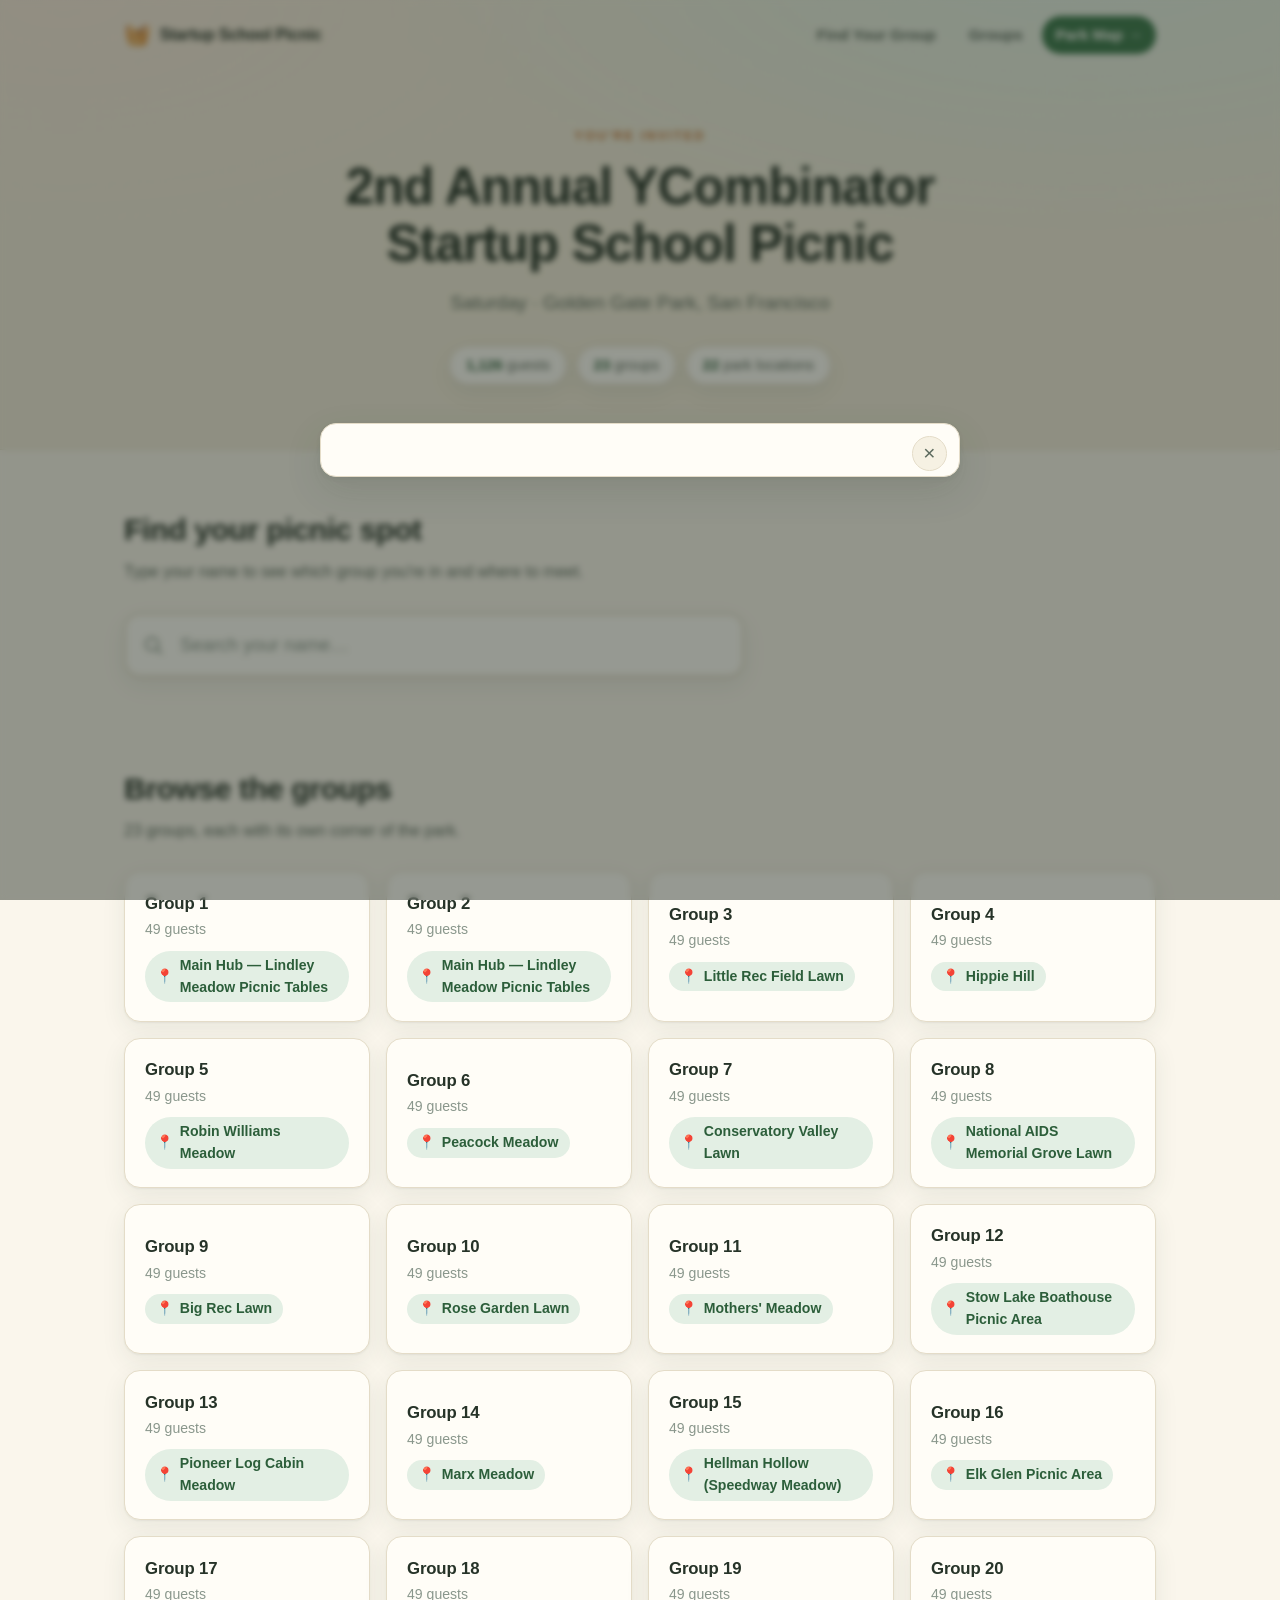
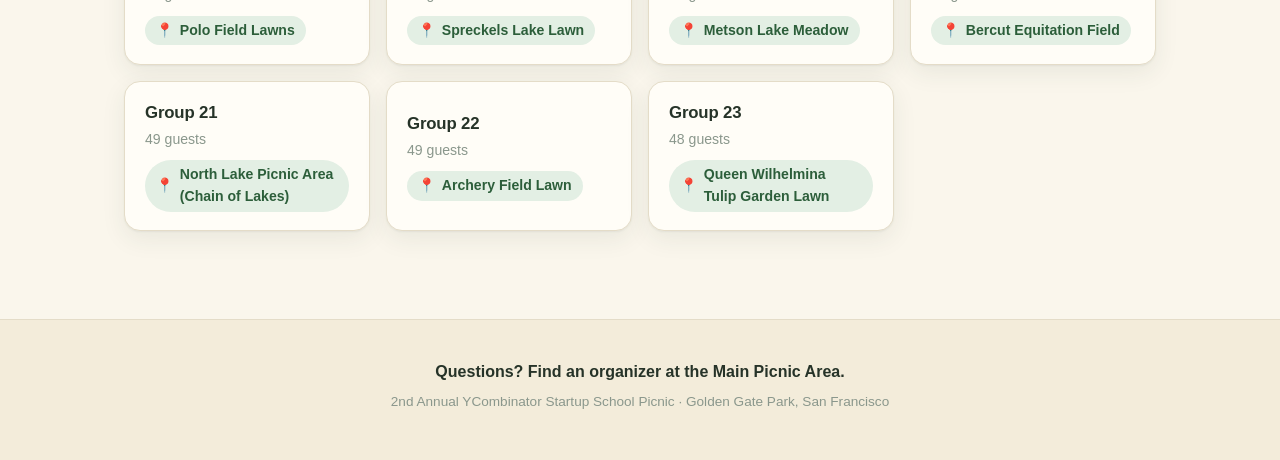
==== index.html @ 31d4f049 "Picnic group finder: 1,126 guests in 23 groups across Golden Gate Park - Guest lookup site (index.ht" ====
<!DOCTYPE html>
<html lang="en">
<head>
  <meta charset="UTF-8">
  <meta name="viewport" content="width=device-width, initial-scale=1.0">
  <meta name="color-scheme" content="light dark">
  <title>2nd Annual YCombinator Startup School Picnic</title>
  <link rel="stylesheet" href="./assets/styles.css">
  <link rel="icon" href="data:image/svg+xml,%3Csvg xmlns='http://www.w3.org/2000/svg' viewBox='0 0 100 100'%3E%3Ctext y='.9em' font-size='90'%3E%F0%9F%A7%BA%3C/text%3E%3C/svg%3E">
</head>
<body>

  <header class="site-header">
    <nav class="nav" aria-label="Main navigation">
      <a class="nav-brand" href="./index.html">
        <span class="nav-brand-mark" aria-hidden="true">🧺</span>
        <span>Startup School Picnic</span>
      </a>
      <div class="nav-links">
        <a class="nav-link" href="#find">Find Your Group</a>
        <a class="nav-link" href="#groups">Groups</a>
        <a class="nav-link nav-link-map" href="./map.html">Park Map <span aria-hidden="true">→</span></a>
      </div>
    </nav>

    <div class="hero">
      <p class="hero-kicker">You're invited</p>
      <h1 class="hero-title">2nd Annual YCombinator<br>Startup School Picnic</h1>
      <p class="hero-subtitle">Saturday · Golden Gate Park, San Francisco</p>
      <div class="stat-chips" role="list">
        <span class="chip" role="listitem"><strong id="stat-guests">1,126</strong> guests</span>
        <span class="chip" role="listitem"><strong id="stat-groups">23</strong> groups</span>
        <span class="chip" role="listitem"><strong id="stat-locations">22</strong> park locations</span>
      </div>
    </div>
  </header>

  <main>
    <!-- Guest lookup -->
    <section class="section section-find" id="find" aria-labelledby="find-heading">
      <h2 class="section-title" id="find-heading">Find your picnic spot</h2>
      <p class="section-lede">Type your name to see which group you're in and where to meet.</p>

      <div class="search-wrap">
        <div class="search-box">
          <span class="search-icon" aria-hidden="true">
            <svg width="22" height="22" viewBox="0 0 24 24" fill="none" stroke="currentColor" stroke-width="2" stroke-linecap="round" stroke-linejoin="round"><circle cx="11" cy="11" r="7"/><line x1="21" y1="21" x2="16.5" y2="16.5"/></svg>
          </span>
          <input
            id="guest-search"
            class="search-input"
            type="search"
            placeholder="Search your name…"
            autocomplete="off"
            spellcheck="false"
            role="combobox"
            aria-expanded="false"
            aria-controls="search-results"
            aria-autocomplete="list"
            aria-label="Search guest names">
        </div>
        <ul class="search-results" id="search-results" role="listbox" aria-label="Matching guests" hidden></ul>
      </div>

      <div class="guest-card-slot" id="guest-card-slot" aria-live="polite"></div>
    </section>

    <!-- Groups browser -->
    <section class="section" id="groups" aria-labelledby="groups-heading">
      <div class="section-head-row">
        <div>
          <h2 class="section-title" id="groups-heading">Browse the groups</h2>
          <p class="section-lede">23 groups, each with its own corner of the park.</p>
        </div>
      </div>
      <div class="groups-grid" id="groups-grid"></div>
    </section>
  </main>

  <!-- Group roster modal -->
  <div class="modal-overlay" id="group-modal" hidden>
    <div class="modal" role="dialog" aria-modal="true" aria-labelledby="modal-title">
      <button class="modal-close" id="modal-close" type="button" aria-label="Close">&times;</button>
      <div class="modal-body" id="modal-body"></div>
    </div>
  </div>

  <footer class="site-footer">
    <p class="footer-note">Questions? Find an organizer at the Main Picnic Area.</p>
    <p class="footer-fine">2nd Annual YCombinator Startup School Picnic · Golden Gate Park, San Francisco</p>
  </footer>

  <!-- Data files (generated separately; page degrades gracefully if absent) -->
  <script src="./data/groups.data.js"></script>
  <script src="./data/locations.data.js"></script>
  <script src="./data/assignments.data.js"></script>
  <script src="./assets/app.js"></script>
</body>
</html>
---- assets/styles.css ----
/* ============================================================
   2nd Annual YCombinator Startup School Picnic — main site
   Warm picnic palette: greens & creams, light + dark schemes.
   ============================================================ */

:root {
  --font-stack: -apple-system, BlinkMacSystemFont, "Segoe UI", Roboto,
                "Helvetica Neue", Arial, sans-serif;

  /* Light (default): cream field, deep greens */
  --bg: #faf6ec;
  --bg-accent: #f3ecda;
  --surface: #fffdf7;
  --surface-2: #f6f1e3;
  --ink: #263328;
  --ink-soft: #5c6a5e;
  --ink-faint: #8a978c;
  --green: #3e7a4e;
  --green-deep: #2c5e3a;
  --green-tint: #e3efe4;
  --accent-warm: #c77b3f;
  --accent-warm-tint: #f7e9db;
  --border: #e4dcc8;
  --shadow: 0 1px 2px rgba(44, 62, 45, 0.06), 0 8px 24px rgba(44, 62, 45, 0.08);
  --shadow-lift: 0 2px 4px rgba(44, 62, 45, 0.08), 0 14px 36px rgba(44, 62, 45, 0.14);
  --radius: 16px;
  --radius-sm: 10px;
}

@media (prefers-color-scheme: dark) {
  :root {
    --bg: #171d18;
    --bg-accent: #1c231d;
    --surface: #212922;
    --surface-2: #28312a;
    --ink: #e8ede6;
    --ink-soft: #a9b5aa;
    --ink-faint: #7c887e;
    --green: #7cbf8b;
    --green-deep: #9ed4ab;
    --green-tint: #2a3a2e;
    --accent-warm: #e0a06a;
    --accent-warm-tint: #3a2f24;
    --border: #35402f;
    --shadow: 0 1px 2px rgba(0, 0, 0, 0.3), 0 8px 24px rgba(0, 0, 0, 0.35);
    --shadow-lift: 0 2px 4px rgba(0, 0, 0, 0.35), 0 14px 36px rgba(0, 0, 0, 0.5);
  }
}

* { box-sizing: border-box; }

html { scroll-behavior: smooth; }

body {
  margin: 0;
  font-family: var(--font-stack);
  background: var(--bg);
  color: var(--ink);
  line-height: 1.55;
  -webkit-font-smoothing: antialiased;
}

a { color: var(--green); }

/* ---------- Header & nav ---------- */

.site-header {
  background:
    radial-gradient(1200px 500px at 85% -10%, var(--green-tint) 0%, transparent 60%),
    radial-gradient(900px 420px at 5% 0%, var(--accent-warm-tint) 0%, transparent 55%),
    var(--bg-accent);
  border-bottom: 1px solid var(--border);
}

.nav {
  max-width: 1080px;
  margin: 0 auto;
  padding: 1rem 1.5rem;
  display: flex;
  align-items: center;
  justify-content: space-between;
  gap: 1rem;
  flex-wrap: wrap;
}

.nav-brand {
  display: inline-flex;
  align-items: center;
  gap: 0.55rem;
  font-weight: 700;
  color: var(--ink);
  text-decoration: none;
  letter-spacing: -0.01em;
}

.nav-brand-mark { font-size: 1.35rem; }

.nav-links {
  display: flex;
  align-items: center;
  gap: 0.35rem;
  flex-wrap: wrap;
}

.nav-link {
  color: var(--ink-soft);
  text-decoration: none;
  font-weight: 600;
  font-size: 0.95rem;
  padding: 0.45rem 0.85rem;
  border-radius: 999px;
  transition: background 0.15s ease, color 0.15s ease;
}

.nav-link:hover { background: var(--green-tint); color: var(--green-deep); }

.nav-link-map {
  background: var(--green);
  color: #fdfcf6;
}

.nav-link-map:hover { background: var(--green-deep); color: #fdfcf6; }

@media (prefers-color-scheme: dark) {
  .nav-link-map { color: #14210f; }
  .nav-link-map:hover { color: #14210f; }
}

/* ---------- Hero ---------- */

.hero {
  max-width: 1080px;
  margin: 0 auto;
  padding: 3.5rem 1.5rem 4rem;
  text-align: center;
}

.hero-kicker {
  margin: 0 0 0.75rem;
  text-transform: uppercase;
  letter-spacing: 0.16em;
  font-size: 0.8rem;
  font-weight: 700;
  color: var(--accent-warm);
}

.hero-title {
  margin: 0;
  font-size: clamp(1.9rem, 4.5vw, 3.2rem);
  line-height: 1.12;
  letter-spacing: -0.02em;
  font-weight: 800;
  color: var(--ink);
}

.hero-subtitle {
  margin: 1rem 0 1.75rem;
  font-size: clamp(1rem, 2vw, 1.2rem);
  color: var(--ink-soft);
  font-weight: 500;
}

.stat-chips {
  display: flex;
  justify-content: center;
  gap: 0.6rem;
  flex-wrap: wrap;
}

.chip {
  background: var(--surface);
  border: 1px solid var(--border);
  border-radius: 999px;
  padding: 0.45rem 1rem;
  font-size: 0.92rem;
  color: var(--ink-soft);
  box-shadow: var(--shadow);
}

.chip strong { color: var(--green-deep); font-weight: 800; }

/* ---------- Sections ---------- */

.section {
  max-width: 1080px;
  margin: 0 auto;
  padding: 3.5rem 1.5rem;
}

.section-title {
  margin: 0 0 0.4rem;
  font-size: clamp(1.4rem, 3vw, 1.9rem);
  letter-spacing: -0.015em;
  font-weight: 800;
}

.section-lede {
  margin: 0 0 1.75rem;
  color: var(--ink-soft);
}

.section-find { padding-bottom: 2rem; }

.section-head-row {
  display: flex;
  align-items: flex-end;
  justify-content: space-between;
  gap: 1rem;
  flex-wrap: wrap;
}

/* ---------- Search ---------- */

.search-wrap {
  position: relative;
  max-width: 620px;
}

.search-box {
  display: flex;
  align-items: center;
  gap: 0.6rem;
  background: var(--surface);
  border: 2px solid var(--border);
  border-radius: var(--radius);
  padding: 0.35rem 0.5rem 0.35rem 1rem;
  box-shadow: var(--shadow);
  transition: border-color 0.15s ease, box-shadow 0.15s ease;
}

.search-box:focus-within {
  border-color: var(--green);
  box-shadow: var(--shadow-lift);
}

.search-icon { color: var(--ink-faint); display: inline-flex; }

.search-input {
  flex: 1;
  border: none;
  outline: none;
  background: transparent;
  font: inherit;
  font-size: 1.15rem;
  padding: 0.65rem 0.4rem;
  color: var(--ink);
  min-width: 0;
}

.search-input::placeholder { color: var(--ink-faint); }

.search-input::-webkit-search-cancel-button { -webkit-appearance: none; }

.search-results {
  position: absolute;
  z-index: 30;
  top: calc(100% + 0.5rem);
  left: 0;
  right: 0;
  margin: 0;
  padding: 0.4rem;
  list-style: none;
  background: var(--surface);
  border: 1px solid var(--border);
  border-radius: var(--radius);
  box-shadow: var(--shadow-lift);
  max-height: 22rem;
  overflow-y: auto;
}

.search-result {
  display: flex;
  align-items: baseline;
  justify-content: space-between;
  gap: 0.75rem;
  width: 100%;
  border: none;
  background: transparent;
  font: inherit;
  text-align: left;
  padding: 0.6rem 0.8rem;
  border-radius: var(--radius-sm);
  cursor: pointer;
  color: var(--ink);
}

.search-result:hover,
.search-result[aria-selected="true"] {
  background: var(--green-tint);
}

.search-result mark {
  background: transparent;
  color: var(--green-deep);
  font-weight: 700;
}

@media (prefers-color-scheme: dark) {
  .search-result mark { color: var(--green); }
}

.search-result-meta {
  color: var(--ink-faint);
  font-size: 0.85rem;
  white-space: nowrap;
}

.search-empty {
  padding: 0.8rem 1rem;
  color: var(--ink-faint);
  font-size: 0.95rem;
}

/* ---------- Guest card ---------- */

.guest-card-slot { max-width: 620px; }

.guest-card {
  margin-top: 1.5rem;
  background: var(--surface);
  border: 1px solid var(--border);
  border-left: 5px solid var(--green);
  border-radius: var(--radius);
  padding: 1.5rem 1.6rem;
  box-shadow: var(--shadow);
  animation: card-in 0.25s ease;
}

@keyframes card-in {
  from { opacity: 0; transform: translateY(6px); }
  to   { opacity: 1; transform: translateY(0); }
}

.guest-card-name {
  margin: 0 0 0.9rem;
  font-size: 1.05rem;
  font-weight: 700;
  color: var(--ink-soft);
}

/* Location leads the card — biggest thing on it */
.guest-card-loc {
  background: var(--green-tint);
  border-radius: var(--radius-sm);
  padding: 1.1rem 1.2rem;
  margin-bottom: 1.1rem;
}

.guest-card-loc-label {
  margin: 0 0 0.15rem;
  font-size: 0.78rem;
  font-weight: 700;
  text-transform: uppercase;
  letter-spacing: 0.14em;
  color: var(--ink-soft);
}

.guest-card-loc-name {
  margin: 0 0 0.35rem;
  font-size: clamp(1.5rem, 4vw, 1.9rem);
  line-height: 1.15;
  letter-spacing: -0.015em;
  font-weight: 800;
  color: var(--green-deep);
}

.guest-card-loc-desc {
  margin: 0;
  font-size: 0.95rem;
  color: var(--ink-soft);
}

.guest-card-group {
  margin: 1rem 0 0;
  font-size: 0.92rem;
  color: var(--ink-faint);
  font-weight: 600;
}

.guest-card-actions {
  display: flex;
  gap: 0.6rem;
  flex-wrap: wrap;
}

.btn {
  display: inline-flex;
  align-items: center;
  gap: 0.4rem;
  font: inherit;
  font-weight: 700;
  font-size: 0.95rem;
  text-decoration: none;
  border-radius: 999px;
  padding: 0.55rem 1.15rem;
  cursor: pointer;
  border: 2px solid transparent;
  transition: background 0.15s ease, border-color 0.15s ease, color 0.15s ease;
}

.btn-primary {
  background: var(--green);
  color: #fdfcf6;
}

.btn-primary:hover { background: var(--green-deep); }

@media (prefers-color-scheme: dark) {
  .btn-primary { color: #14210f; }
}

.btn-secondary {
  background: transparent;
  border-color: var(--border);
  color: var(--ink);
}

.btn-secondary:hover { border-color: var(--green); color: var(--green-deep); }

/* ---------- Groups grid ---------- */

.groups-grid {
  display: grid;
  grid-template-columns: repeat(auto-fill, minmax(230px, 1fr));
  gap: 1rem;
}

.group-card {
  font: inherit;
  text-align: left;
  background: var(--surface);
  border: 1px solid var(--border);
  border-radius: var(--radius);
  padding: 1.15rem 1.25rem;
  box-shadow: var(--shadow);
  cursor: pointer;
  color: var(--ink);
  transition: transform 0.15s ease, box-shadow 0.15s ease, border-color 0.15s ease;
}

.group-card:hover {
  transform: translateY(-2px);
  box-shadow: var(--shadow-lift);
  border-color: var(--green);
}

.group-card-name {
  margin: 0 0 0.15rem;
  font-size: 1.05rem;
  font-weight: 800;
  letter-spacing: -0.01em;
}

.group-card-size {
  margin: 0 0 0.6rem;
  font-size: 0.88rem;
  color: var(--ink-faint);
}

.group-card-loc {
  margin: 0;
  display: inline-flex;
  align-items: center;
  gap: 0.35rem;
  font-size: 0.88rem;
  font-weight: 600;
  color: var(--green-deep);
  background: var(--green-tint);
  border-radius: 999px;
  padding: 0.25rem 0.7rem;
}

@media (prefers-color-scheme: dark) {
  .group-card-loc { color: var(--green); }
}

/* ---------- Modal ---------- */

.modal-overlay {
  position: fixed;
  inset: 0;
  z-index: 50;
  background: rgba(24, 32, 24, 0.45);
  backdrop-filter: blur(3px);
  display: flex;
  align-items: center;
  justify-content: center;
  padding: 1.25rem;
}

@media (prefers-color-scheme: dark) {
  .modal-overlay { background: rgba(0, 0, 0, 0.6); }
}

.modal {
  position: relative;
  background: var(--surface);
  border: 1px solid var(--border);
  border-radius: var(--radius);
  box-shadow: var(--shadow-lift);
  width: min(640px, 100%);
  max-height: min(82vh, 44rem);
  overflow-y: auto;
  animation: card-in 0.2s ease;
}

.modal-close {
  position: sticky;
  top: 0.75rem;
  float: right;
  margin: 0.75rem 0.75rem 0 0;
  width: 2.2rem;
  height: 2.2rem;
  border-radius: 50%;
  border: 1px solid var(--border);
  background: var(--surface-2);
  color: var(--ink-soft);
  font-size: 1.3rem;
  line-height: 1;
  cursor: pointer;
  z-index: 2;
}

.modal-close:hover { color: var(--ink); border-color: var(--green); }

.modal-body { padding: 1.75rem 1.75rem 1.5rem; }

.modal-group-name {
  margin: 0 0 0.2rem;
  font-size: 1.5rem;
  font-weight: 800;
  letter-spacing: -0.015em;
}

.modal-group-meta {
  margin: 0 0 1rem;
  color: var(--ink-soft);
  font-weight: 600;
}

.modal-loc {
  background: var(--green-tint);
  border-radius: var(--radius-sm);
  padding: 0.9rem 1rem;
  margin-bottom: 1.25rem;
}

.modal-loc-name { margin: 0 0 0.2rem; font-weight: 800; color: var(--green-deep); }

.modal-loc-desc { margin: 0 0 0.75rem; font-size: 0.95rem; color: var(--ink-soft); }

.modal-loc-desc:last-child { margin-bottom: 0; }

.roster-title {
  margin: 0 0 0.6rem;
  font-size: 0.8rem;
  font-weight: 700;
  text-transform: uppercase;
  letter-spacing: 0.12em;
  color: var(--ink-faint);
}

.roster {
  margin: 0;
  padding: 0;
  list-style: none;
  columns: 2;
  column-gap: 2rem;
}

.roster li {
  padding: 0.28rem 0;
  border-bottom: 1px dashed var(--border);
  break-inside: avoid;
  font-size: 0.95rem;
}

.roster li.roster-highlight {
  color: var(--green-deep);
  font-weight: 700;
}

@media (max-width: 560px) {
  .roster { columns: 1; }
}

/* ---------- Empty / missing-data notice ---------- */

.data-notice {
  background: var(--accent-warm-tint);
  border: 1px dashed var(--accent-warm);
  border-radius: var(--radius);
  padding: 1.1rem 1.3rem;
  color: var(--ink-soft);
  max-width: 620px;
}

.data-notice strong { color: var(--accent-warm); }

/* ---------- Footer ---------- */

.site-footer {
  border-top: 1px solid var(--border);
  background: var(--bg-accent);
  text-align: center;
  padding: 2.5rem 1.5rem 3rem;
  margin-top: 2rem;
}

.footer-note {
  margin: 0 0 0.4rem;
  font-weight: 700;
  color: var(--ink);
}

.footer-fine {
  margin: 0;
  font-size: 0.85rem;
  color: var(--ink-faint);
}

/* ---------- Responsive tweaks ---------- */

@media (max-width: 640px) {
  .hero { padding: 2.5rem 1.25rem 3rem; }
  .section { padding: 2.5rem 1.25rem; }
  .nav { justify-content: center; }
}

/* ---------- Reduced motion ---------- */

@media (prefers-reduced-motion: reduce) {
  html { scroll-behavior: auto; }
  .guest-card, .modal { animation: none; }
  .group-card, .group-card:hover { transform: none; transition: none; }
}
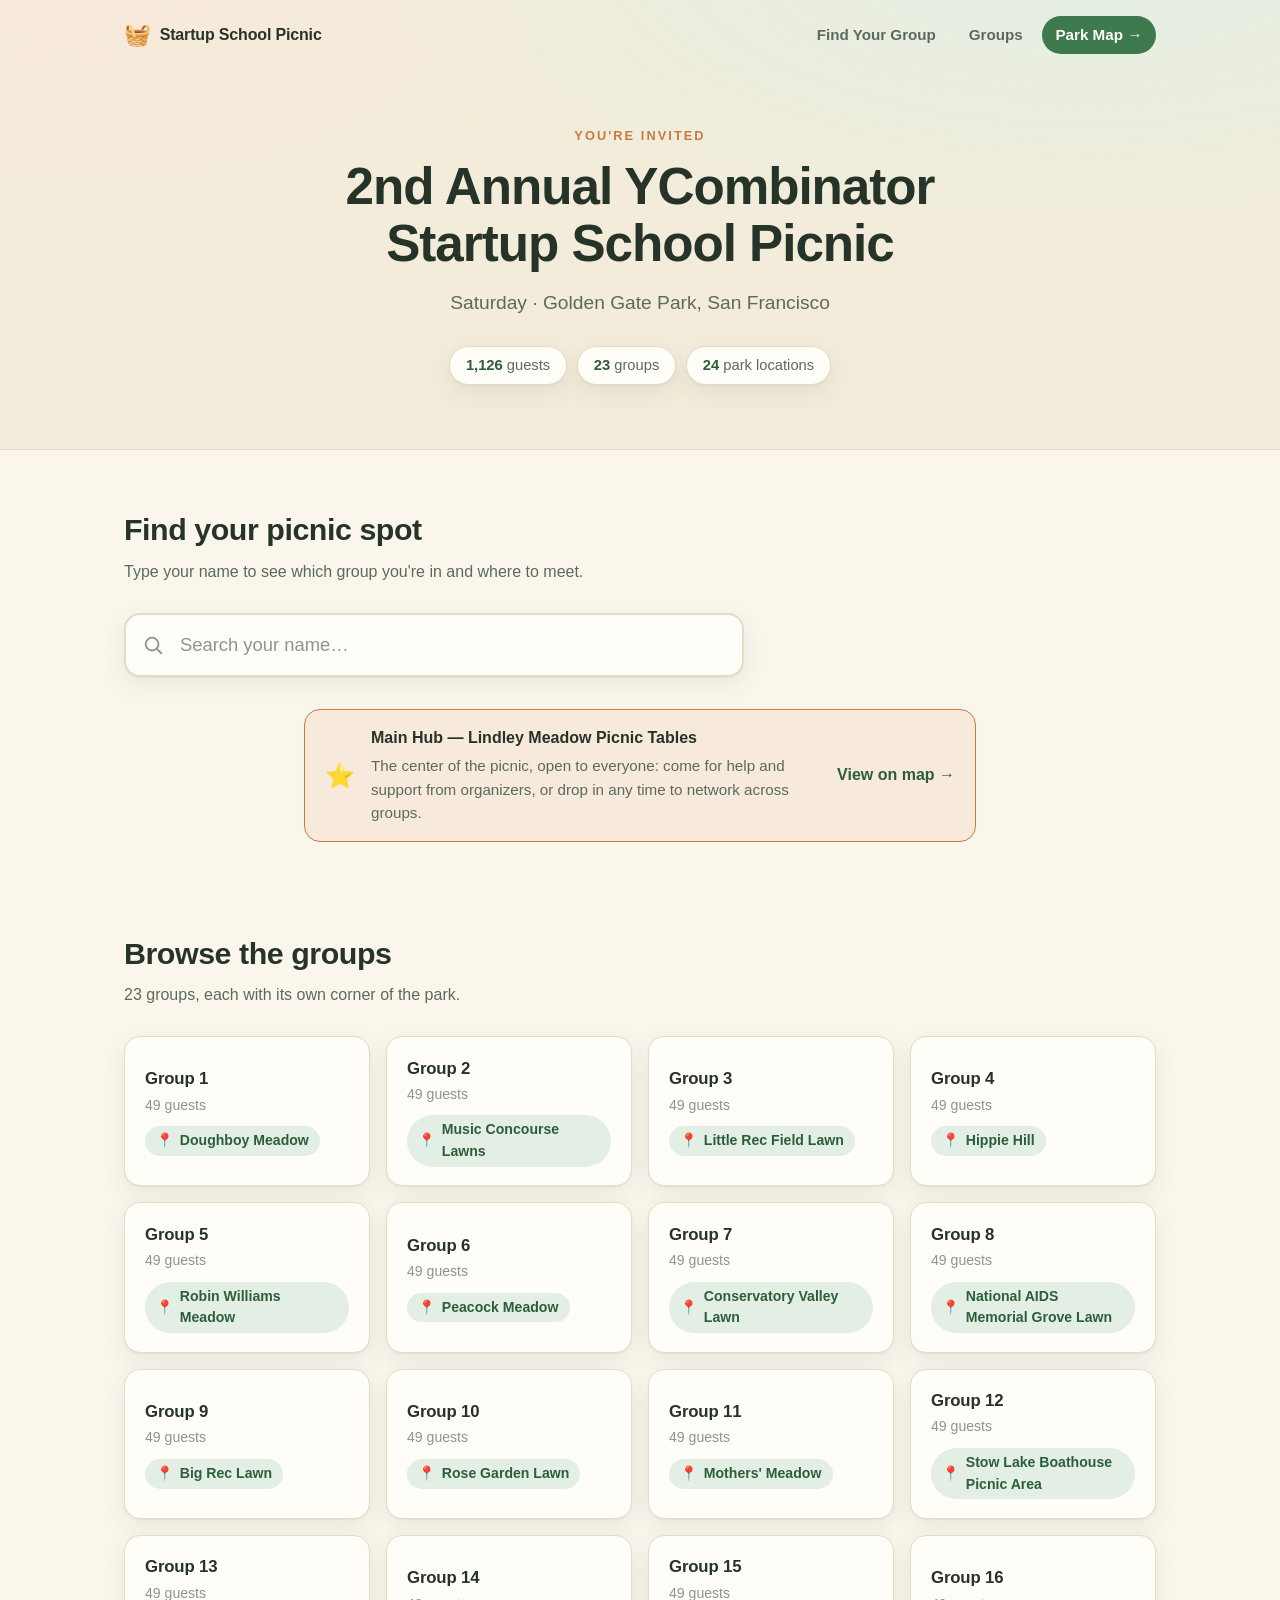
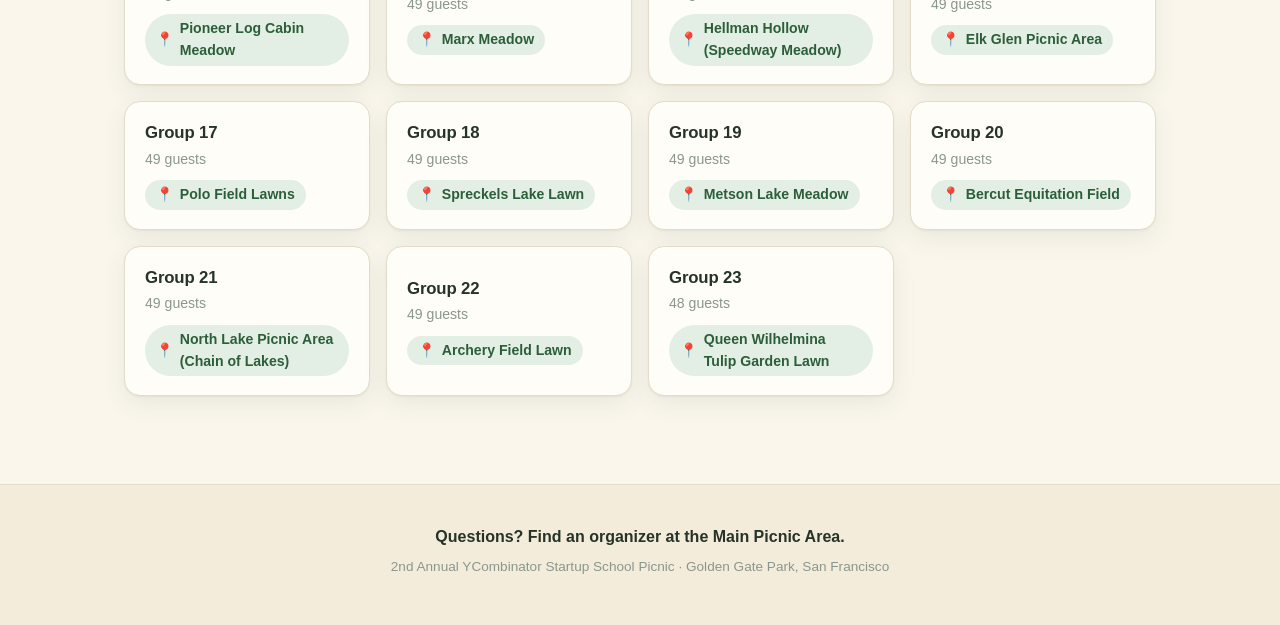
==== commit f1189c1b: "Main Hub is now group-free central space; Groups 1-2 get own spots - Groups 1 and 2 move to new sate" ====
--- a/index.html
+++ b/index.html
@@ -30,7 +30,7 @@
       <div class="stat-chips" role="list">
         <span class="chip" role="listitem"><strong id="stat-guests">1,126</strong> guests</span>
         <span class="chip" role="listitem"><strong id="stat-groups">23</strong> groups</span>
-        <span class="chip" role="listitem"><strong id="stat-locations">22</strong> park locations</span>
+        <span class="chip" role="listitem"><strong id="stat-locations">24</strong> park locations</span>
       </div>
     </div>
   </header>
@@ -63,6 +63,15 @@
       </div>
 
       <div class="guest-card-slot" id="guest-card-slot" aria-live="polite"></div>
+
+      <aside class="hub-note" aria-label="Main Hub information">
+        <span class="hub-note-icon" aria-hidden="true">⭐</span>
+        <div>
+          <p class="hub-note-title">Main Hub — Lindley Meadow Picnic Tables</p>
+          <p class="hub-note-text">The center of the picnic, open to everyone: come for help and support from organizers, or drop in any time to network across groups.</p>
+        </div>
+        <a class="hub-note-link" href="./map.html?loc=main">View on map →</a>
+      </aside>
     </section>
 
     <!-- Groups browser -->
--- a/assets/styles.css
+++ b/assets/styles.css
@@ -2,6 +2,10 @@
    2nd Annual YCombinator Startup School Picnic — main site
    Warm picnic palette: greens & creams, light + dark schemes.
    ============================================================ */
+
+/* The hidden attribute must always win, even over display rules like
+   .modal-overlay's display:flex — otherwise the empty modal shows on load. */
+[hidden] { display: none !important; }
 
 :root {
   --font-stack: -apple-system, BlinkMacSystemFont, "Segoe UI", Roboto,
@@ -474,6 +478,55 @@
   .group-card-loc { color: var(--green); }
 }
 
+/* ---------- Main Hub callout ---------- */
+
+.hub-note {
+  display: flex;
+  align-items: center;
+  gap: 1rem;
+  margin: 2rem auto 0;
+  max-width: 42rem;
+  padding: 1rem 1.25rem;
+  background: var(--accent-warm-tint);
+  border: 1px solid var(--accent-warm);
+  border-radius: var(--radius);
+}
+
+.hub-note-icon { font-size: 1.5rem; }
+
+.hub-note-title {
+  margin: 0 0 0.2rem;
+  font-weight: 700;
+  color: var(--ink);
+}
+
+.hub-note-text {
+  margin: 0;
+  color: var(--ink-soft);
+  font-size: 0.95rem;
+}
+
+.hub-note-link {
+  margin-left: auto;
+  flex-shrink: 0;
+  font-weight: 600;
+  color: var(--green-deep);
+  text-decoration: none;
+  white-space: nowrap;
+}
+
+.hub-note-link:hover { text-decoration: underline; }
+
+@media (max-width: 560px) {
+  .hub-note { flex-wrap: wrap; }
+  .hub-note-link { margin-left: 2.5rem; }
+}
+
+@media (prefers-color-scheme: dark) {
+  .hub-note { background: rgba(199, 123, 63, 0.14); border-color: rgba(199, 123, 63, 0.5); }
+  .hub-note-link { color: var(--green); }
+}
+
 /* ---------- Modal ---------- */
 
 .modal-overlay {
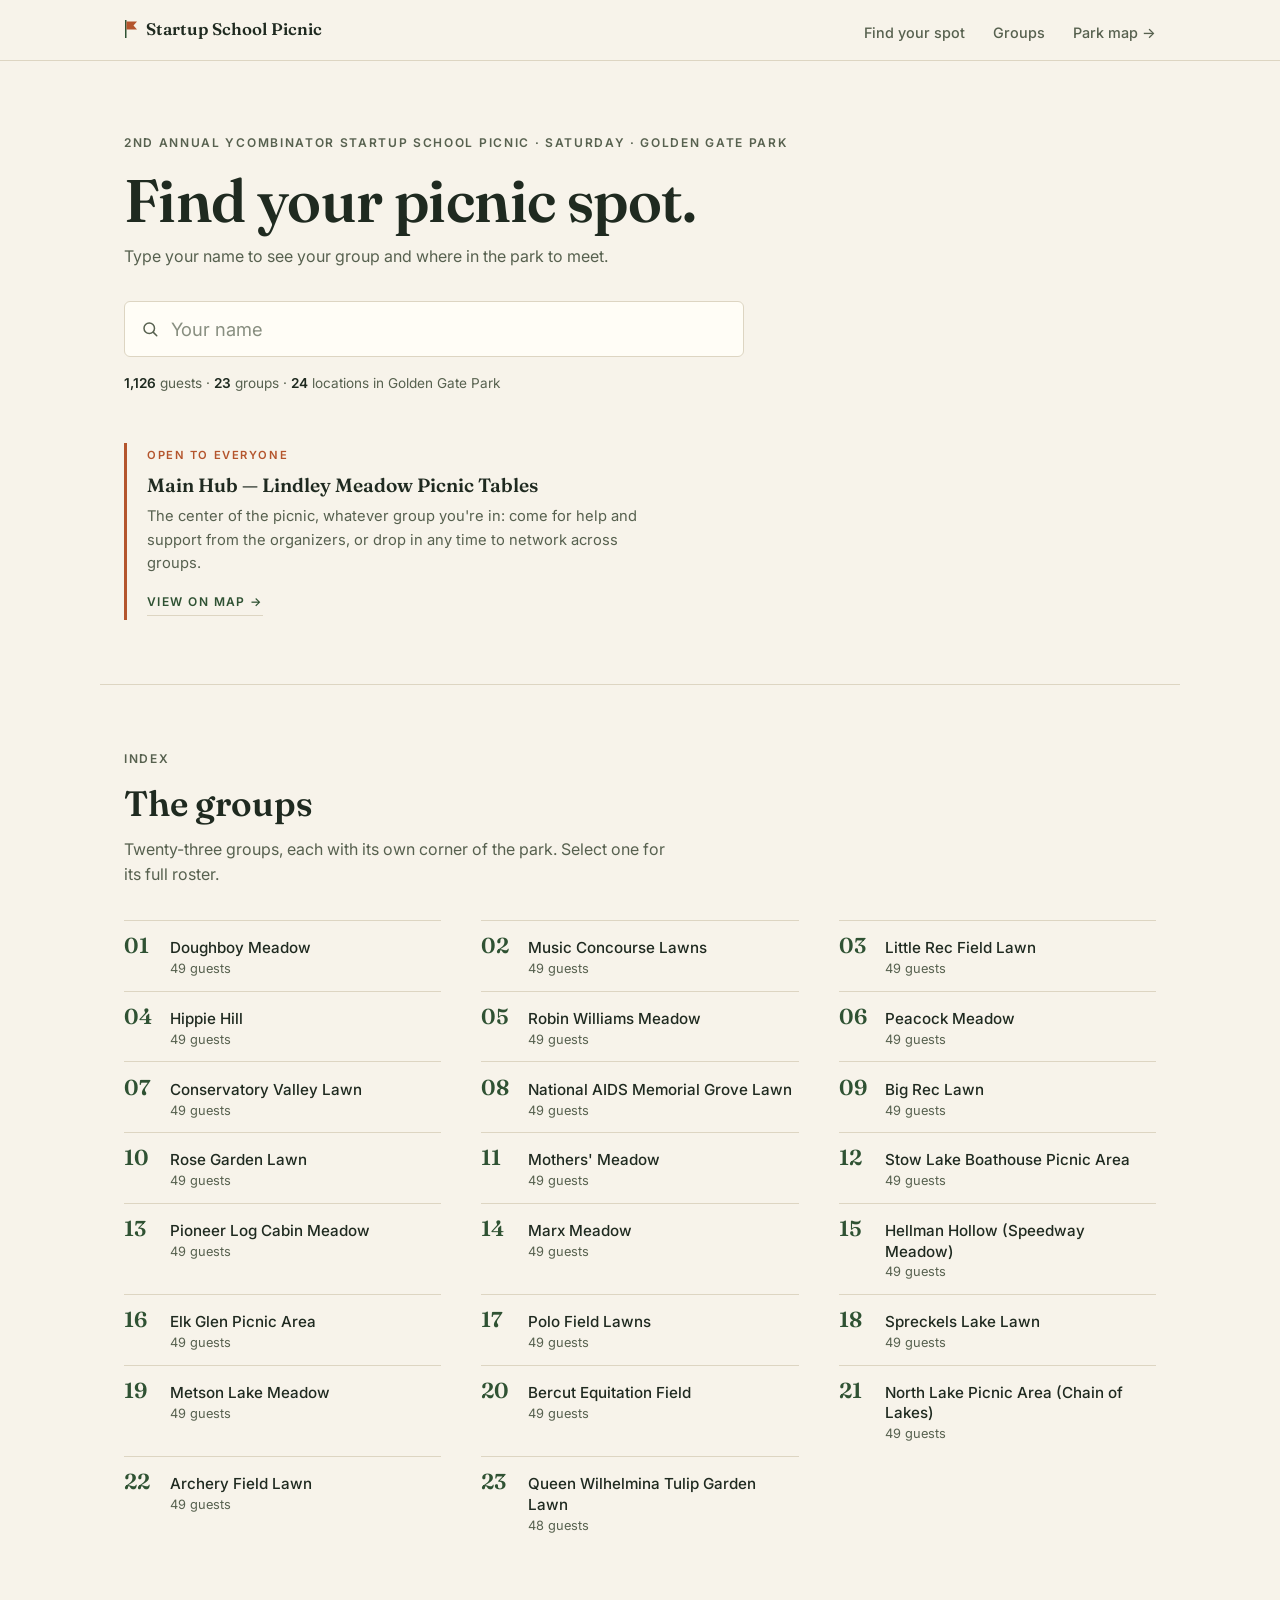
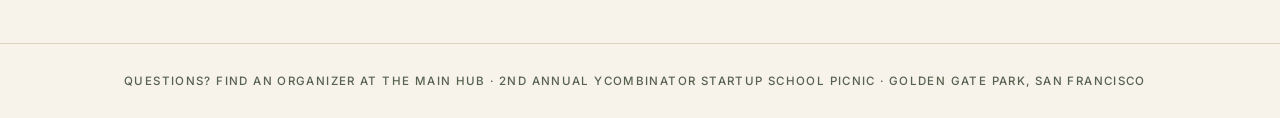
==== commit 089ec4ce: "Redesign: editorial field-guide look across both pages - Fraunces display serif + Inter UI type via " ====
--- a/index.html
+++ b/index.html
@@ -5,52 +5,48 @@
   <meta name="viewport" content="width=device-width, initial-scale=1.0">
   <meta name="color-scheme" content="light dark">
   <title>2nd Annual YCombinator Startup School Picnic</title>
+  <link rel="preconnect" href="https://fonts.googleapis.com">
+  <link rel="preconnect" href="https://fonts.gstatic.com" crossorigin>
+  <link rel="stylesheet" href="https://fonts.googleapis.com/css2?family=Fraunces:opsz,wght@9..144,400;9..144,600;9..144,700&family=Inter:wght@400;500;600&display=swap">
   <link rel="stylesheet" href="./assets/styles.css">
-  <link rel="icon" href="data:image/svg+xml,%3Csvg xmlns='http://www.w3.org/2000/svg' viewBox='0 0 100 100'%3E%3Ctext y='.9em' font-size='90'%3E%F0%9F%A7%BA%3C/text%3E%3C/svg%3E">
+  <link rel="icon" href="data:image/svg+xml,%3Csvg xmlns='http://www.w3.org/2000/svg' viewBox='0 0 100 100'%3E%3Crect x='24' y='8' width='7' height='84' fill='%232f5233'/%3E%3Cpath d='M31 14h50L66 33l15 19H31z' fill='%23b4552d'/%3E%3C/svg%3E">
 </head>
 <body>
 
   <header class="site-header">
     <nav class="nav" aria-label="Main navigation">
       <a class="nav-brand" href="./index.html">
-        <span class="nav-brand-mark" aria-hidden="true">🧺</span>
+        <svg class="nav-brand-mark" aria-hidden="true" width="14" height="18" viewBox="0 0 14 18" fill="none">
+          <rect x="1" y="0" width="1.5" height="18" fill="currentColor"/>
+          <path d="M2.5 1.5h10.5L9.5 5.5l3.5 4H2.5z" fill="var(--clay)"/>
+        </svg>
         <span>Startup School Picnic</span>
       </a>
       <div class="nav-links">
-        <a class="nav-link" href="#find">Find Your Group</a>
+        <a class="nav-link" href="#find">Find your spot</a>
         <a class="nav-link" href="#groups">Groups</a>
-        <a class="nav-link nav-link-map" href="./map.html">Park Map <span aria-hidden="true">→</span></a>
+        <a class="nav-link" href="./map.html">Park map <span aria-hidden="true">&rarr;</span></a>
       </div>
     </nav>
-
-    <div class="hero">
-      <p class="hero-kicker">You're invited</p>
-      <h1 class="hero-title">2nd Annual YCombinator<br>Startup School Picnic</h1>
-      <p class="hero-subtitle">Saturday · Golden Gate Park, San Francisco</p>
-      <div class="stat-chips" role="list">
-        <span class="chip" role="listitem"><strong id="stat-guests">1,126</strong> guests</span>
-        <span class="chip" role="listitem"><strong id="stat-groups">23</strong> groups</span>
-        <span class="chip" role="listitem"><strong id="stat-locations">24</strong> park locations</span>
-      </div>
-    </div>
   </header>
 
   <main>
     <!-- Guest lookup -->
     <section class="section section-find" id="find" aria-labelledby="find-heading">
-      <h2 class="section-title" id="find-heading">Find your picnic spot</h2>
-      <p class="section-lede">Type your name to see which group you're in and where to meet.</p>
+      <p class="eyebrow">2nd Annual YCombinator Startup School Picnic &middot; Saturday &middot; Golden Gate Park</p>
+      <h1 class="display" id="find-heading">Find your picnic spot.</h1>
+      <p class="lede">Type your name to see your group and where in the park to meet.</p>
 
       <div class="search-wrap">
         <div class="search-box">
           <span class="search-icon" aria-hidden="true">
-            <svg width="22" height="22" viewBox="0 0 24 24" fill="none" stroke="currentColor" stroke-width="2" stroke-linecap="round" stroke-linejoin="round"><circle cx="11" cy="11" r="7"/><line x1="21" y1="21" x2="16.5" y2="16.5"/></svg>
+            <svg width="18" height="18" viewBox="0 0 24 24" fill="none" stroke="currentColor" stroke-width="2" stroke-linecap="round" stroke-linejoin="round"><circle cx="11" cy="11" r="7"/><line x1="21" y1="21" x2="16.5" y2="16.5"/></svg>
           </span>
           <input
             id="guest-search"
             class="search-input"
             type="search"
-            placeholder="Search your name…"
+            placeholder="Your name"
             autocomplete="off"
             spellcheck="false"
             role="combobox"
@@ -62,26 +58,23 @@
         <ul class="search-results" id="search-results" role="listbox" aria-label="Matching guests" hidden></ul>
       </div>
 
+      <p class="statline"><span id="stat-guests">1,126</span> guests &middot; <span id="stat-groups">23</span> groups &middot; <span id="stat-locations">24</span> locations in Golden Gate Park</p>
+
       <div class="guest-card-slot" id="guest-card-slot" aria-live="polite"></div>
 
       <aside class="hub-note" aria-label="Main Hub information">
-        <span class="hub-note-icon" aria-hidden="true">⭐</span>
-        <div>
-          <p class="hub-note-title">Main Hub — Lindley Meadow Picnic Tables</p>
-          <p class="hub-note-text">The center of the picnic, open to everyone: come for help and support from organizers, or drop in any time to network across groups.</p>
-        </div>
-        <a class="hub-note-link" href="./map.html?loc=main">View on map →</a>
+        <p class="hub-note-label">Open to everyone</p>
+        <p class="hub-note-title">Main Hub &mdash; Lindley Meadow Picnic Tables</p>
+        <p class="hub-note-text">The center of the picnic, whatever group you're in: come for help and support from the organizers, or drop in any time to network across groups.</p>
+        <a class="action" href="./map.html?loc=main">View on map <span aria-hidden="true">&rarr;</span></a>
       </aside>
     </section>
 
     <!-- Groups browser -->
     <section class="section" id="groups" aria-labelledby="groups-heading">
-      <div class="section-head-row">
-        <div>
-          <h2 class="section-title" id="groups-heading">Browse the groups</h2>
-          <p class="section-lede">23 groups, each with its own corner of the park.</p>
-        </div>
-      </div>
+      <p class="eyebrow">Index</p>
+      <h2 class="section-title" id="groups-heading">The groups</h2>
+      <p class="lede">Twenty-three groups, each with its own corner of the park. Select one for its full roster.</p>
       <div class="groups-grid" id="groups-grid"></div>
     </section>
   </main>
@@ -95,8 +88,7 @@
   </div>
 
   <footer class="site-footer">
-    <p class="footer-note">Questions? Find an organizer at the Main Picnic Area.</p>
-    <p class="footer-fine">2nd Annual YCombinator Startup School Picnic · Golden Gate Park, San Francisco</p>
+    <p class="footer-line">Questions? Find an organizer at the Main Hub &middot; 2nd Annual YCombinator Startup School Picnic &middot; Golden Gate Park, San Francisco</p>
   </footer>
 
   <!-- Data files (generated separately; page degrades gracefully if absent) -->
--- a/assets/styles.css
+++ b/assets/styles.css
@@ -1,6 +1,6 @@
 /* ============================================================
-   2nd Annual YCombinator Startup School Picnic — main site
-   Warm picnic palette: greens & creams, light + dark schemes.
+   Startup School Picnic — main site
+   Editorial field-guide styling. Fraunces display / Inter UI.
    ============================================================ */
 
 /* The hidden attribute must always win, even over display rules like
@@ -8,46 +8,35 @@
 [hidden] { display: none !important; }
 
 :root {
-  --font-stack: -apple-system, BlinkMacSystemFont, "Segoe UI", Roboto,
-                "Helvetica Neue", Arial, sans-serif;
-
-  /* Light (default): cream field, deep greens */
-  --bg: #faf6ec;
-  --bg-accent: #f3ecda;
-  --surface: #fffdf7;
-  --surface-2: #f6f1e3;
-  --ink: #263328;
-  --ink-soft: #5c6a5e;
-  --ink-faint: #8a978c;
-  --green: #3e7a4e;
-  --green-deep: #2c5e3a;
-  --green-tint: #e3efe4;
-  --accent-warm: #c77b3f;
-  --accent-warm-tint: #f7e9db;
-  --border: #e4dcc8;
-  --shadow: 0 1px 2px rgba(44, 62, 45, 0.06), 0 8px 24px rgba(44, 62, 45, 0.08);
-  --shadow-lift: 0 2px 4px rgba(44, 62, 45, 0.08), 0 14px 36px rgba(44, 62, 45, 0.14);
-  --radius: 16px;
-  --radius-sm: 10px;
+  --paper: #f7f3ea;
+  --ink: #1f2a20;
+  --ink-2: #57614f;
+  --pine: #2f5233;
+  --pine-deep: #24402a;
+  --clay: #b4552d;
+  --line: #ddd5c2;
+  --card: #fffdf6;
+
+  --font-display: "Fraunces", Georgia, "Times New Roman", serif;
+  --font-ui: "Inter", -apple-system, BlinkMacSystemFont, "Segoe UI", Roboto, sans-serif;
+
+  --shadow: 0 2px 10px rgba(31, 42, 32, 0.07);
+  --r-sm: 6px;
+  --r-lg: 10px;
+  --measure: 1080px;
 }
 
 @media (prefers-color-scheme: dark) {
   :root {
-    --bg: #171d18;
-    --bg-accent: #1c231d;
-    --surface: #212922;
-    --surface-2: #28312a;
-    --ink: #e8ede6;
-    --ink-soft: #a9b5aa;
-    --ink-faint: #7c887e;
-    --green: #7cbf8b;
-    --green-deep: #9ed4ab;
-    --green-tint: #2a3a2e;
-    --accent-warm: #e0a06a;
-    --accent-warm-tint: #3a2f24;
-    --border: #35402f;
-    --shadow: 0 1px 2px rgba(0, 0, 0, 0.3), 0 8px 24px rgba(0, 0, 0, 0.35);
-    --shadow-lift: 0 2px 4px rgba(0, 0, 0, 0.35), 0 14px 36px rgba(0, 0, 0, 0.5);
+    --paper: #171a15;
+    --ink: #e8e4d8;
+    --ink-2: #a3a894;
+    --pine: #7fae86;
+    --pine-deep: #9cc4a2;
+    --clay: #d97b4f;
+    --line: #33382d;
+    --card: #1f231c;
+    --shadow: 0 2px 10px rgba(0, 0, 0, 0.35);
   }
 }
 
@@ -57,31 +46,75 @@
 
 body {
   margin: 0;
-  font-family: var(--font-stack);
-  background: var(--bg);
-  color: var(--ink);
-  line-height: 1.55;
+  font-family: var(--font-ui);
+  font-size: 16px;
+  background: var(--paper);
+  color: var(--ink);
+  line-height: 1.6;
   -webkit-font-smoothing: antialiased;
 }
 
-a { color: var(--green); }
-
-/* ---------- Header & nav ---------- */
+a { color: var(--pine); }
+
+:focus-visible {
+  outline: 2px solid var(--pine);
+  outline-offset: 2px;
+  border-radius: 2px;
+}
+
+::selection { background: var(--pine); color: var(--paper); }
+
+/* ---------- Shared editorial devices ---------- */
+
+.eyebrow {
+  margin: 0 0 1rem;
+  font-size: 0.75rem;
+  font-weight: 600;
+  text-transform: uppercase;
+  letter-spacing: 0.14em;
+  color: var(--ink-2);
+}
+
+.lede {
+  margin: 0 0 2rem;
+  color: var(--ink-2);
+  max-width: 34rem;
+}
+
+.action {
+  display: inline-block;
+  font-family: var(--font-ui);
+  font-size: 0.75rem;
+  font-weight: 600;
+  text-transform: uppercase;
+  letter-spacing: 0.12em;
+  color: var(--pine);
+  background: none;
+  border: none;
+  padding: 0.25rem 0;
+  cursor: pointer;
+  text-decoration: none;
+  border-bottom: 1px solid var(--line);
+  transition: color 0.15s ease, border-color 0.15s ease;
+}
+
+.action:hover {
+  color: var(--clay);
+  border-bottom-color: var(--clay);
+}
+
+/* ---------- Header ---------- */
 
 .site-header {
-  background:
-    radial-gradient(1200px 500px at 85% -10%, var(--green-tint) 0%, transparent 60%),
-    radial-gradient(900px 420px at 5% 0%, var(--accent-warm-tint) 0%, transparent 55%),
-    var(--bg-accent);
-  border-bottom: 1px solid var(--border);
+  border-bottom: 1px solid var(--line);
 }
 
 .nav {
-  max-width: 1080px;
+  max-width: var(--measure);
   margin: 0 auto;
   padding: 1rem 1.5rem;
   display: flex;
-  align-items: center;
+  align-items: baseline;
   justify-content: space-between;
   gap: 1rem;
   flex-wrap: wrap;
@@ -90,127 +123,67 @@
 .nav-brand {
   display: inline-flex;
   align-items: center;
-  gap: 0.55rem;
-  font-weight: 700;
+  gap: 0.5rem;
+  font-family: var(--font-display);
+  font-weight: 600;
+  font-size: 1.05rem;
   color: var(--ink);
   text-decoration: none;
-  letter-spacing: -0.01em;
-}
-
-.nav-brand-mark { font-size: 1.35rem; }
+}
+
+.nav-brand-mark { color: var(--pine); flex-shrink: 0; }
 
 .nav-links {
   display: flex;
-  align-items: center;
-  gap: 0.35rem;
+  align-items: baseline;
+  gap: 1.75rem;
   flex-wrap: wrap;
 }
 
 .nav-link {
-  color: var(--ink-soft);
+  color: var(--ink-2);
   text-decoration: none;
-  font-weight: 600;
-  font-size: 0.95rem;
-  padding: 0.45rem 0.85rem;
-  border-radius: 999px;
-  transition: background 0.15s ease, color 0.15s ease;
-}
-
-.nav-link:hover { background: var(--green-tint); color: var(--green-deep); }
-
-.nav-link-map {
-  background: var(--green);
-  color: #fdfcf6;
-}
-
-.nav-link-map:hover { background: var(--green-deep); color: #fdfcf6; }
-
-@media (prefers-color-scheme: dark) {
-  .nav-link-map { color: #14210f; }
-  .nav-link-map:hover { color: #14210f; }
-}
-
-/* ---------- Hero ---------- */
-
-.hero {
-  max-width: 1080px;
+  font-weight: 500;
+  font-size: 0.9rem;
+  transition: color 0.15s ease;
+}
+
+.nav-link:hover { color: var(--pine); }
+
+/* ---------- Sections ---------- */
+
+.section {
+  max-width: var(--measure);
   margin: 0 auto;
-  padding: 3.5rem 1.5rem 4rem;
-  text-align: center;
-}
-
-.hero-kicker {
+  padding: 4rem 1.5rem;
+}
+
+.section + .section,
+main .section:nth-of-type(n+2) {
+  border-top: 1px solid var(--line);
+}
+
+.section-find { padding-top: 4.5rem; }
+
+.display {
   margin: 0 0 0.75rem;
-  text-transform: uppercase;
-  letter-spacing: 0.16em;
-  font-size: 0.8rem;
-  font-weight: 700;
-  color: var(--accent-warm);
-}
-
-.hero-title {
-  margin: 0;
-  font-size: clamp(1.9rem, 4.5vw, 3.2rem);
-  line-height: 1.12;
-  letter-spacing: -0.02em;
-  font-weight: 800;
-  color: var(--ink);
-}
-
-.hero-subtitle {
-  margin: 1rem 0 1.75rem;
-  font-size: clamp(1rem, 2vw, 1.2rem);
-  color: var(--ink-soft);
-  font-weight: 500;
-}
-
-.stat-chips {
-  display: flex;
-  justify-content: center;
-  gap: 0.6rem;
-  flex-wrap: wrap;
-}
-
-.chip {
-  background: var(--surface);
-  border: 1px solid var(--border);
-  border-radius: 999px;
-  padding: 0.45rem 1rem;
-  font-size: 0.92rem;
-  color: var(--ink-soft);
-  box-shadow: var(--shadow);
-}
-
-.chip strong { color: var(--green-deep); font-weight: 800; }
-
-/* ---------- Sections ---------- */
-
-.section {
-  max-width: 1080px;
-  margin: 0 auto;
-  padding: 3.5rem 1.5rem;
+  font-family: var(--font-display);
+  font-optical-sizing: auto;
+  font-size: clamp(2.4rem, 6vw, 3.75rem);
+  line-height: 1.05;
+  font-weight: 600;
+  letter-spacing: -0.01em;
+  color: var(--ink);
 }
 
 .section-title {
-  margin: 0 0 0.4rem;
-  font-size: clamp(1.4rem, 3vw, 1.9rem);
-  letter-spacing: -0.015em;
-  font-weight: 800;
-}
-
-.section-lede {
-  margin: 0 0 1.75rem;
-  color: var(--ink-soft);
-}
-
-.section-find { padding-bottom: 2rem; }
-
-.section-head-row {
-  display: flex;
-  align-items: flex-end;
-  justify-content: space-between;
-  gap: 1rem;
-  flex-wrap: wrap;
+  margin: 0 0 0.75rem;
+  font-family: var(--font-display);
+  font-optical-sizing: auto;
+  font-size: clamp(1.6rem, 3.5vw, 2.2rem);
+  line-height: 1.15;
+  font-weight: 600;
+  color: var(--ink);
 }
 
 /* ---------- Search ---------- */
@@ -223,35 +196,31 @@
 .search-box {
   display: flex;
   align-items: center;
-  gap: 0.6rem;
-  background: var(--surface);
-  border: 2px solid var(--border);
-  border-radius: var(--radius);
-  padding: 0.35rem 0.5rem 0.35rem 1rem;
-  box-shadow: var(--shadow);
-  transition: border-color 0.15s ease, box-shadow 0.15s ease;
-}
-
-.search-box:focus-within {
-  border-color: var(--green);
-  box-shadow: var(--shadow-lift);
-}
-
-.search-icon { color: var(--ink-faint); display: inline-flex; }
+  gap: 0.75rem;
+  background: var(--card);
+  border: 1px solid var(--line);
+  border-radius: var(--r-sm);
+  padding: 0 1rem;
+  transition: border-color 0.15s ease;
+}
+
+.search-box:focus-within { border-color: var(--pine); }
+
+.search-icon { color: var(--ink-2); display: inline-flex; }
 
 .search-input {
   flex: 1;
   border: none;
   outline: none;
   background: transparent;
-  font: inherit;
+  font-family: var(--font-ui);
   font-size: 1.15rem;
-  padding: 0.65rem 0.4rem;
+  padding: 1rem 0;
   color: var(--ink);
   min-width: 0;
 }
 
-.search-input::placeholder { color: var(--ink-faint); }
+.search-input::placeholder { color: var(--ink-2); opacity: 0.7; }
 
 .search-input::-webkit-search-cancel-button { -webkit-appearance: none; }
 
@@ -262,12 +231,12 @@
   left: 0;
   right: 0;
   margin: 0;
-  padding: 0.4rem;
+  padding: 0.25rem;
   list-style: none;
-  background: var(--surface);
-  border: 1px solid var(--border);
-  border-radius: var(--radius);
-  box-shadow: var(--shadow-lift);
+  background: var(--card);
+  border: 1px solid var(--line);
+  border-radius: var(--r-sm);
+  box-shadow: var(--shadow);
   max-height: 22rem;
   overflow-y: auto;
 }
@@ -280,251 +249,199 @@
   width: 100%;
   border: none;
   background: transparent;
-  font: inherit;
+  font-family: var(--font-ui);
+  font-size: 0.95rem;
   text-align: left;
-  padding: 0.6rem 0.8rem;
-  border-radius: var(--radius-sm);
+  padding: 0.6rem 0.75rem;
+  border-radius: 4px;
   cursor: pointer;
   color: var(--ink);
 }
 
 .search-result:hover,
 .search-result[aria-selected="true"] {
-  background: var(--green-tint);
+  background: var(--paper);
+  color: var(--pine-deep);
 }
 
 .search-result mark {
   background: transparent;
-  color: var(--green-deep);
-  font-weight: 700;
-}
-
-@media (prefers-color-scheme: dark) {
-  .search-result mark { color: var(--green); }
+  color: var(--clay);
+  font-weight: 600;
 }
 
 .search-result-meta {
-  color: var(--ink-faint);
-  font-size: 0.85rem;
+  color: var(--ink-2);
+  font-size: 0.8rem;
   white-space: nowrap;
 }
 
 .search-empty {
   padding: 0.8rem 1rem;
-  color: var(--ink-faint);
-  font-size: 0.95rem;
-}
+  color: var(--ink-2);
+  font-size: 0.9rem;
+}
+
+/* ---------- Stat line ---------- */
+
+.statline {
+  margin: 1rem 0 0;
+  font-size: 0.85rem;
+  color: var(--ink-2);
+}
+
+.statline span { font-weight: 600; color: var(--ink); }
 
 /* ---------- Guest card ---------- */
 
 .guest-card-slot { max-width: 620px; }
 
 .guest-card {
-  margin-top: 1.5rem;
-  background: var(--surface);
-  border: 1px solid var(--border);
-  border-left: 5px solid var(--green);
-  border-radius: var(--radius);
-  padding: 1.5rem 1.6rem;
+  margin-top: 2rem;
+  background: var(--card);
+  border: 1px solid var(--line);
+  border-radius: var(--r-lg);
+  padding: 1.75rem 2rem 1.5rem;
   box-shadow: var(--shadow);
   animation: card-in 0.25s ease;
 }
 
 @keyframes card-in {
-  from { opacity: 0; transform: translateY(6px); }
+  from { opacity: 0; transform: translateY(4px); }
   to   { opacity: 1; transform: translateY(0); }
 }
 
 .guest-card-name {
-  margin: 0 0 0.9rem;
-  font-size: 1.05rem;
-  font-weight: 700;
-  color: var(--ink-soft);
-}
+  margin: 0 0 1.25rem;
+  padding-bottom: 1rem;
+  border-bottom: 1px solid var(--line);
+  font-size: 0.95rem;
+  font-weight: 500;
+  color: var(--ink-2);
+}
+
+.guest-card-name strong { color: var(--ink); font-weight: 600; }
 
 /* Location leads the card — biggest thing on it */
-.guest-card-loc {
-  background: var(--green-tint);
-  border-radius: var(--radius-sm);
-  padding: 1.1rem 1.2rem;
-  margin-bottom: 1.1rem;
-}
-
 .guest-card-loc-label {
-  margin: 0 0 0.15rem;
-  font-size: 0.78rem;
-  font-weight: 700;
+  margin: 0 0 0.35rem;
+  font-size: 0.7rem;
+  font-weight: 600;
   text-transform: uppercase;
   letter-spacing: 0.14em;
-  color: var(--ink-soft);
+  color: var(--clay);
 }
 
 .guest-card-loc-name {
-  margin: 0 0 0.35rem;
-  font-size: clamp(1.5rem, 4vw, 1.9rem);
+  margin: 0 0 0.5rem;
+  font-family: var(--font-display);
+  font-optical-sizing: auto;
+  font-size: clamp(1.5rem, 4vw, 2rem);
   line-height: 1.15;
-  letter-spacing: -0.015em;
-  font-weight: 800;
-  color: var(--green-deep);
+  font-weight: 600;
+  color: var(--ink);
 }
 
 .guest-card-loc-desc {
-  margin: 0;
-  font-size: 0.95rem;
-  color: var(--ink-soft);
-}
-
-.guest-card-group {
-  margin: 1rem 0 0;
+  margin: 0 0 1.25rem;
   font-size: 0.92rem;
-  color: var(--ink-faint);
-  font-weight: 600;
+  color: var(--ink-2);
 }
 
 .guest-card-actions {
   display: flex;
-  gap: 0.6rem;
+  gap: 1.75rem;
   flex-wrap: wrap;
-}
-
-.btn {
-  display: inline-flex;
-  align-items: center;
-  gap: 0.4rem;
-  font: inherit;
-  font-weight: 700;
-  font-size: 0.95rem;
-  text-decoration: none;
-  border-radius: 999px;
-  padding: 0.55rem 1.15rem;
-  cursor: pointer;
-  border: 2px solid transparent;
-  transition: background 0.15s ease, border-color 0.15s ease, color 0.15s ease;
-}
-
-.btn-primary {
-  background: var(--green);
-  color: #fdfcf6;
-}
-
-.btn-primary:hover { background: var(--green-deep); }
-
-@media (prefers-color-scheme: dark) {
-  .btn-primary { color: #14210f; }
-}
-
-.btn-secondary {
-  background: transparent;
-  border-color: var(--border);
-  color: var(--ink);
-}
-
-.btn-secondary:hover { border-color: var(--green); color: var(--green-deep); }
-
-/* ---------- Groups grid ---------- */
+  padding-top: 0.25rem;
+}
+
+/* ---------- Main Hub note ---------- */
+
+.hub-note {
+  margin: 3rem 0 0;
+  max-width: 620px;
+  padding: 0.25rem 0 0.25rem 1.25rem;
+  border-left: 3px solid var(--clay);
+}
+
+.hub-note-label {
+  margin: 0 0 0.3rem;
+  font-size: 0.7rem;
+  font-weight: 600;
+  text-transform: uppercase;
+  letter-spacing: 0.14em;
+  color: var(--clay);
+}
+
+.hub-note-title {
+  margin: 0 0 0.3rem;
+  font-family: var(--font-display);
+  font-optical-sizing: auto;
+  font-size: 1.2rem;
+  font-weight: 600;
+  color: var(--ink);
+}
+
+.hub-note-text {
+  margin: 0 0 0.75rem;
+  color: var(--ink-2);
+  font-size: 0.92rem;
+  max-width: 32rem;
+}
+
+/* ---------- Groups index ---------- */
 
 .groups-grid {
   display: grid;
   grid-template-columns: repeat(auto-fill, minmax(230px, 1fr));
-  gap: 1rem;
+  gap: 0 2.5rem;
 }
 
 .group-card {
-  font: inherit;
+  display: flex;
+  align-items: baseline;
+  gap: 0.9rem;
+  width: 100%;
+  font-family: var(--font-ui);
   text-align: left;
-  background: var(--surface);
-  border: 1px solid var(--border);
-  border-radius: var(--radius);
-  padding: 1.15rem 1.25rem;
-  box-shadow: var(--shadow);
+  background: transparent;
+  border: none;
+  border-top: 1px solid var(--line);
+  border-radius: 0;
+  padding: 0.9rem 0.25rem 0.9rem 0;
   cursor: pointer;
   color: var(--ink);
-  transition: transform 0.15s ease, box-shadow 0.15s ease, border-color 0.15s ease;
-}
-
-.group-card:hover {
-  transform: translateY(-2px);
-  box-shadow: var(--shadow-lift);
-  border-color: var(--green);
-}
-
-.group-card-name {
-  margin: 0 0 0.15rem;
-  font-size: 1.05rem;
-  font-weight: 800;
-  letter-spacing: -0.01em;
+  transition: color 0.15s ease;
+}
+
+.group-card:hover .group-card-loc { color: var(--clay); }
+
+.group-card-num {
+  font-family: var(--font-display);
+  font-optical-sizing: auto;
+  font-size: 1.35rem;
+  font-weight: 600;
+  line-height: 1;
+  color: var(--pine);
+  min-width: 2rem;
+}
+
+.group-card-body { min-width: 0; }
+
+.group-card-loc {
+  display: block;
+  font-size: 0.95rem;
+  font-weight: 500;
+  line-height: 1.35;
+  color: var(--ink);
+  transition: color 0.15s ease;
 }
 
 .group-card-size {
-  margin: 0 0 0.6rem;
-  font-size: 0.88rem;
-  color: var(--ink-faint);
-}
-
-.group-card-loc {
-  margin: 0;
-  display: inline-flex;
-  align-items: center;
-  gap: 0.35rem;
-  font-size: 0.88rem;
-  font-weight: 600;
-  color: var(--green-deep);
-  background: var(--green-tint);
-  border-radius: 999px;
-  padding: 0.25rem 0.7rem;
-}
-
-@media (prefers-color-scheme: dark) {
-  .group-card-loc { color: var(--green); }
-}
-
-/* ---------- Main Hub callout ---------- */
-
-.hub-note {
-  display: flex;
-  align-items: center;
-  gap: 1rem;
-  margin: 2rem auto 0;
-  max-width: 42rem;
-  padding: 1rem 1.25rem;
-  background: var(--accent-warm-tint);
-  border: 1px solid var(--accent-warm);
-  border-radius: var(--radius);
-}
-
-.hub-note-icon { font-size: 1.5rem; }
-
-.hub-note-title {
-  margin: 0 0 0.2rem;
-  font-weight: 700;
-  color: var(--ink);
-}
-
-.hub-note-text {
-  margin: 0;
-  color: var(--ink-soft);
-  font-size: 0.95rem;
-}
-
-.hub-note-link {
-  margin-left: auto;
-  flex-shrink: 0;
-  font-weight: 600;
-  color: var(--green-deep);
-  text-decoration: none;
-  white-space: nowrap;
-}
-
-.hub-note-link:hover { text-decoration: underline; }
-
-@media (max-width: 560px) {
-  .hub-note { flex-wrap: wrap; }
-  .hub-note-link { margin-left: 2.5rem; }
-}
-
-@media (prefers-color-scheme: dark) {
-  .hub-note { background: rgba(199, 123, 63, 0.14); border-color: rgba(199, 123, 63, 0.5); }
-  .hub-note-link { color: var(--green); }
+  display: block;
+  margin-top: 0.15rem;
+  font-size: 0.8rem;
+  color: var(--ink-2);
 }
 
 /* ---------- Modal ---------- */
@@ -533,8 +450,8 @@
   position: fixed;
   inset: 0;
   z-index: 50;
-  background: rgba(24, 32, 24, 0.45);
-  backdrop-filter: blur(3px);
+  background: rgba(23, 26, 21, 0.5);
+  backdrop-filter: blur(2px);
   display: flex;
   align-items: center;
   justify-content: center;
@@ -547,10 +464,10 @@
 
 .modal {
   position: relative;
-  background: var(--surface);
-  border: 1px solid var(--border);
-  border-radius: var(--radius);
-  box-shadow: var(--shadow-lift);
+  background: var(--card);
+  border: 1px solid var(--line);
+  border-radius: var(--r-lg);
+  box-shadow: var(--shadow);
   width: min(640px, 100%);
   max-height: min(82vh, 44rem);
   overflow-y: auto;
@@ -559,58 +476,71 @@
 
 .modal-close {
   position: sticky;
-  top: 0.75rem;
+  top: 1rem;
   float: right;
-  margin: 0.75rem 0.75rem 0 0;
-  width: 2.2rem;
-  height: 2.2rem;
-  border-radius: 50%;
-  border: 1px solid var(--border);
-  background: var(--surface-2);
-  color: var(--ink-soft);
-  font-size: 1.3rem;
+  margin: 1rem 1rem 0 0;
+  width: 2rem;
+  height: 2rem;
+  border-radius: var(--r-sm);
+  border: 1px solid var(--line);
+  background: var(--card);
+  color: var(--ink-2);
+  font-size: 1.2rem;
   line-height: 1;
   cursor: pointer;
   z-index: 2;
-}
-
-.modal-close:hover { color: var(--ink); border-color: var(--green); }
-
-.modal-body { padding: 1.75rem 1.75rem 1.5rem; }
+  transition: color 0.15s ease, border-color 0.15s ease;
+}
+
+.modal-close:hover { color: var(--ink); border-color: var(--pine); }
+
+.modal-body { padding: 2rem 2rem 1.75rem; }
 
 .modal-group-name {
   margin: 0 0 0.2rem;
-  font-size: 1.5rem;
-  font-weight: 800;
-  letter-spacing: -0.015em;
+  font-family: var(--font-display);
+  font-optical-sizing: auto;
+  font-size: 1.75rem;
+  line-height: 1.15;
+  font-weight: 600;
 }
 
 .modal-group-meta {
-  margin: 0 0 1rem;
-  color: var(--ink-soft);
-  font-weight: 600;
+  margin: 0 0 1.25rem;
+  color: var(--ink-2);
+  font-size: 0.9rem;
 }
 
 .modal-loc {
-  background: var(--green-tint);
-  border-radius: var(--radius-sm);
-  padding: 0.9rem 1rem;
-  margin-bottom: 1.25rem;
-}
-
-.modal-loc-name { margin: 0 0 0.2rem; font-weight: 800; color: var(--green-deep); }
-
-.modal-loc-desc { margin: 0 0 0.75rem; font-size: 0.95rem; color: var(--ink-soft); }
+  padding: 1rem 0 1.25rem;
+  border-top: 1px solid var(--line);
+  margin-bottom: 1.5rem;
+}
+
+.modal-loc-name {
+  margin: 0 0 0.25rem;
+  font-family: var(--font-display);
+  font-optical-sizing: auto;
+  font-size: 1.15rem;
+  font-weight: 600;
+  color: var(--ink);
+}
+
+.modal-loc-desc {
+  margin: 0 0 0.75rem;
+  font-size: 0.92rem;
+  color: var(--ink-2);
+}
 
 .modal-loc-desc:last-child { margin-bottom: 0; }
 
 .roster-title {
-  margin: 0 0 0.6rem;
-  font-size: 0.8rem;
-  font-weight: 700;
+  margin: 0 0 0.75rem;
+  font-size: 0.7rem;
+  font-weight: 600;
   text-transform: uppercase;
-  letter-spacing: 0.12em;
-  color: var(--ink-faint);
+  letter-spacing: 0.14em;
+  color: var(--ink-2);
 }
 
 .roster {
@@ -618,19 +548,19 @@
   padding: 0;
   list-style: none;
   columns: 2;
-  column-gap: 2rem;
+  column-gap: 2.5rem;
 }
 
 .roster li {
-  padding: 0.28rem 0;
-  border-bottom: 1px dashed var(--border);
+  padding: 0.3rem 0;
+  border-bottom: 1px solid var(--line);
   break-inside: avoid;
-  font-size: 0.95rem;
+  font-size: 0.9rem;
 }
 
 .roster li.roster-highlight {
-  color: var(--green-deep);
-  font-weight: 700;
+  color: var(--clay);
+  font-weight: 600;
 }
 
 @media (max-width: 560px) {
@@ -640,44 +570,41 @@
 /* ---------- Empty / missing-data notice ---------- */
 
 .data-notice {
-  background: var(--accent-warm-tint);
-  border: 1px dashed var(--accent-warm);
-  border-radius: var(--radius);
-  padding: 1.1rem 1.3rem;
-  color: var(--ink-soft);
+  margin-top: 2rem;
+  border-left: 3px solid var(--clay);
+  padding: 0.25rem 0 0.25rem 1.25rem;
+  color: var(--ink-2);
   max-width: 620px;
-}
-
-.data-notice strong { color: var(--accent-warm); }
+  font-size: 0.95rem;
+}
+
+.data-notice strong { color: var(--clay); font-weight: 600; }
 
 /* ---------- Footer ---------- */
 
 .site-footer {
-  border-top: 1px solid var(--border);
-  background: var(--bg-accent);
-  text-align: center;
-  padding: 2.5rem 1.5rem 3rem;
+  border-top: 1px solid var(--line);
   margin-top: 2rem;
 }
 
-.footer-note {
-  margin: 0 0 0.4rem;
-  font-weight: 700;
-  color: var(--ink);
-}
-
-.footer-fine {
-  margin: 0;
-  font-size: 0.85rem;
-  color: var(--ink-faint);
+.footer-line {
+  max-width: var(--measure);
+  margin: 0 auto;
+  padding: 1.75rem 1.5rem;
+  font-size: 0.72rem;
+  font-weight: 500;
+  text-transform: uppercase;
+  letter-spacing: 0.12em;
+  color: var(--ink-2);
 }
 
 /* ---------- Responsive tweaks ---------- */
 
 @media (max-width: 640px) {
-  .hero { padding: 2.5rem 1.25rem 3rem; }
-  .section { padding: 2.5rem 1.25rem; }
-  .nav { justify-content: center; }
+  .section { padding: 2.75rem 1.25rem; }
+  .section-find { padding-top: 3rem; }
+  .guest-card { padding: 1.5rem 1.25rem 1.25rem; }
+  .modal-body { padding: 1.5rem 1.25rem 1.25rem; }
 }
 
 /* ---------- Reduced motion ---------- */
@@ -685,5 +612,5 @@
 @media (prefers-reduced-motion: reduce) {
   html { scroll-behavior: auto; }
   .guest-card, .modal { animation: none; }
-  .group-card, .group-card:hover { transform: none; transition: none; }
-}
+  * { transition: none !important; }
+}
